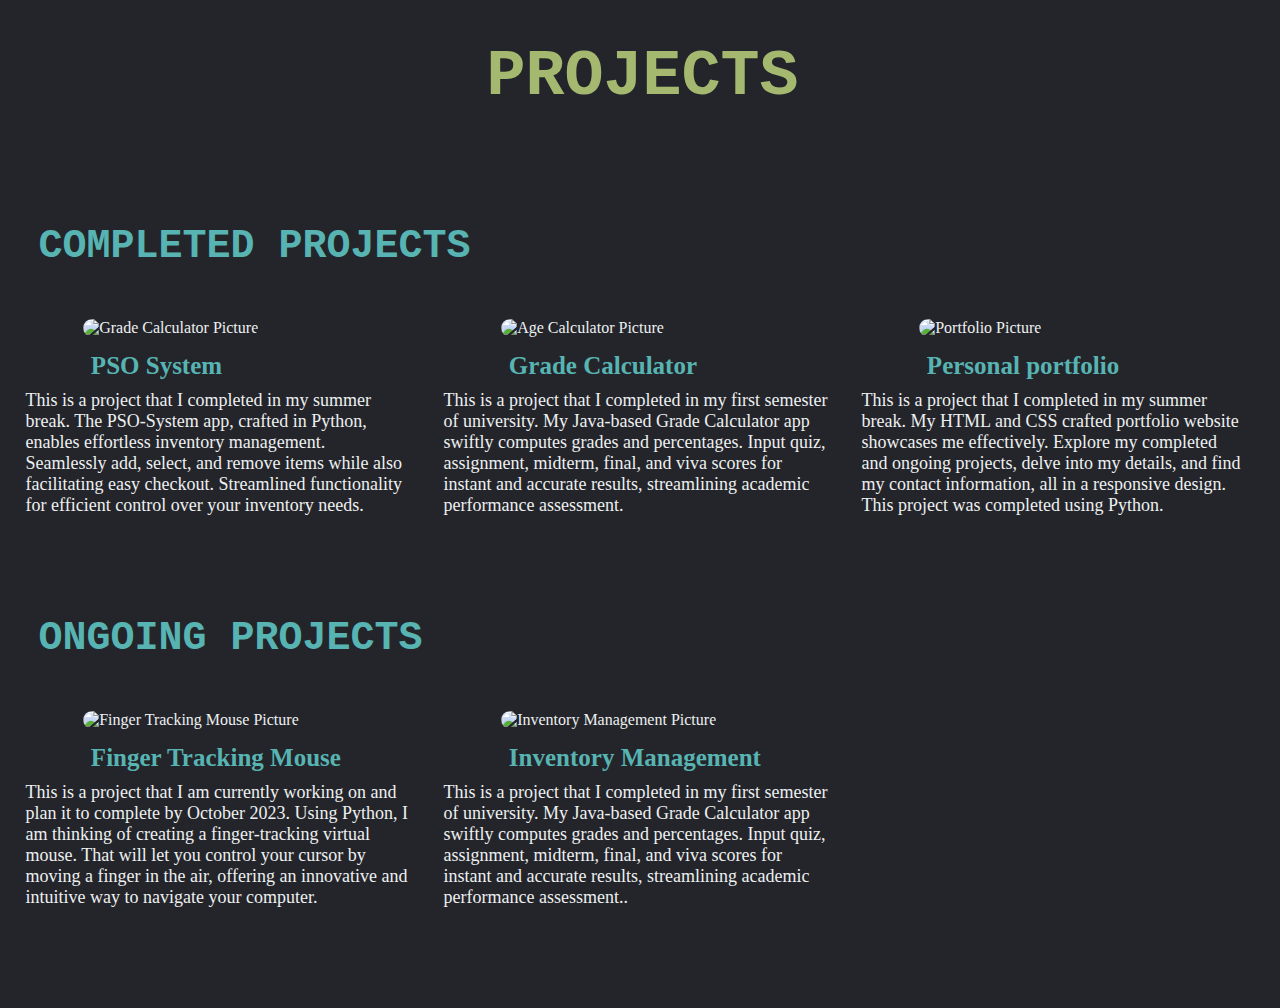
==== Project.html @ a5fb1864 "Add files via upload" ====
<!DOCTYPE html>
<html lang="en">
<head>
    <meta charset="UTF-8">
    <meta name="viewport" content="width=device-width, initial-scale=1.0">
    <title>Raj's  Projects</title>
    <link rel="stylesheet" href="CSS_Project.css">
</head>
<body>
    <header>
        <section class="project">
            <h1 class="proj_heading1">PROJECTS</h1>
            
        </section>

        <h2 class="proj_heading2">COMPLETED PROJECTS</h2>
        
        <section class="completed_projects">
            <div class="project1">
                <img class="proj_img1" src="Project_Images/PSO-Systemimg.jpeg" alt="Grade Calculator Picture">
                <h1 class="proj_sheading1">PSO System</h1>
                <p class="proj_para1">This is a project that I completed in my summer break. The PSO-System app, crafted in Python, enables effortless inventory management. Seamlessly add, select, and remove items while also facilitating easy checkout. Streamlined functionality for efficient control over your inventory needs.</p>

            </div>
            <div class="project2">
                <img class="proj_img2" src="Project_Images/Grade Calculatorimg.jpeg" alt="Age Calculator Picture">
                <h1 class="proj_sheading2">Grade Calculator</h1>
                <p class="proj_para2">This is a project that I completed in my first semester of university.
                    My Java-based Grade Calculator app swiftly computes grades and percentages. Input quiz, assignment, midterm, final, and viva scores for instant and accurate results, streamlining academic performance assessment.</p>

            </div>
            <div class="project3">
                <img class="proj_img3" src="Project_Images/personal portfolioimg.jpeg" alt="Portfolio Picture">
                <h1 class="proj_sheading3">Personal portfolio</h1>
                <p class="proj_para3">This is a project that I completed in my summer break. My HTML and CSS crafted portfolio website showcases me effectively. Explore my completed and ongoing projects, delve into my details, and find my contact information, all in a responsive design. This project was completed using Python.</p>

            </div>
        </section>


        
        <h2 class="proj_heading2">ONGOING PROJECTS</h2>
        
        <section class="completed_projects">
            <div class="project1">
                <img class="proj_img1" src="Project_Images/Virtual Mouseimg.jpeg" alt="Finger Tracking Mouse Picture">
                <h1 class="proj_sheading1">Finger Tracking Mouse</h1>
                <p class="proj_para1">This is a project that I am currently working on and plan it to complete by October 2023. Using Python, I am thinking of creating a finger-tracking virtual mouse. That will let you control your cursor by moving a finger in the air, offering an innovative and intuitive way to navigate your computer.</p>

            </div>

            <div class="project2">
                <img class="proj_img2" src="Project_Images/Inventory Managementimg.jpeg" alt="Inventory Management Picture">
                <h1 class="proj_sheading2">Inventory Management</h1>
                <p class="proj_para2">This is a project that I completed in my first semester of university.
                    My Java-based Grade Calculator app swiftly computes grades and percentages. Input quiz, assignment, midterm, final, and viva scores for instant and accurate results, streamlining academic performance assessment..</p>

            </div>





        </section>

        



    </header>
    
</body>
</html>
---- CSS_Project.css ----
@import url('https://fonts.googleapis.com/css2?family=Montserrat:ital,wght@1,500&display=swap');

* {
    box-sizing: border-box;
    margin: 0;
    padding: 0;
    color: #edf0f1;
    background-color: #24252a;
}

.project{
    display: inline-block;
    width: 100%;
    margin-top: 40px;
    margin-bottom: 110px;

}

.proj_heading1{
    display: inline-block;
    font-family: 'Courier New', Courier, monospace;
    color: #a4b96f;
    font-size: 65px;
    margin-left: 38%;
}

.proj_heading2{
    display: block;
    color: #57b4b2;
    font-family: 'Courier New', Courier, monospace;
    font-size: 40px;
    margin-left: 3%;
    margin-bottom: 10px;
}

.completed_projects{
    display: inline-block;
    width: 100%;
    margin-top: 40px;
    margin-bottom: 90px;
    margin-left: 2%;
}

.project1{
    display: inline-block;
    width: 30%;
    
}

.project2{
    display: inline-block;
    width: 30%;
    margin-left: 30px;
}

.project3{
    display: inline-block;
    width: 30%;
    margin-left: 30px;
}

.proj_sheading1, .proj_sheading2, .proj_sheading3{
    color: #57b4b2;
    margin-bottom: 10px;
    font-size: 25px;
    margin-left: 17%;

}

.proj_para1, .proj_para2, .proj_para3{
    color: #edf0f1;
    font-size: 20px;
    margin-bottom: 10px;
    font-size: 18px;
}   

.proj_img1, .proj_img2, .proj_img3{
    width: 100%;
    border-radius: 10px;
    margin-bottom: 15px;
    height: 200px;
    width: 55%;
    margin-left: 15%
}

.proj_img1:hover, .proj_img2:hover, .proj_img3:hover{
    opacity: 0.6;
    cursor: pointer;
    
}
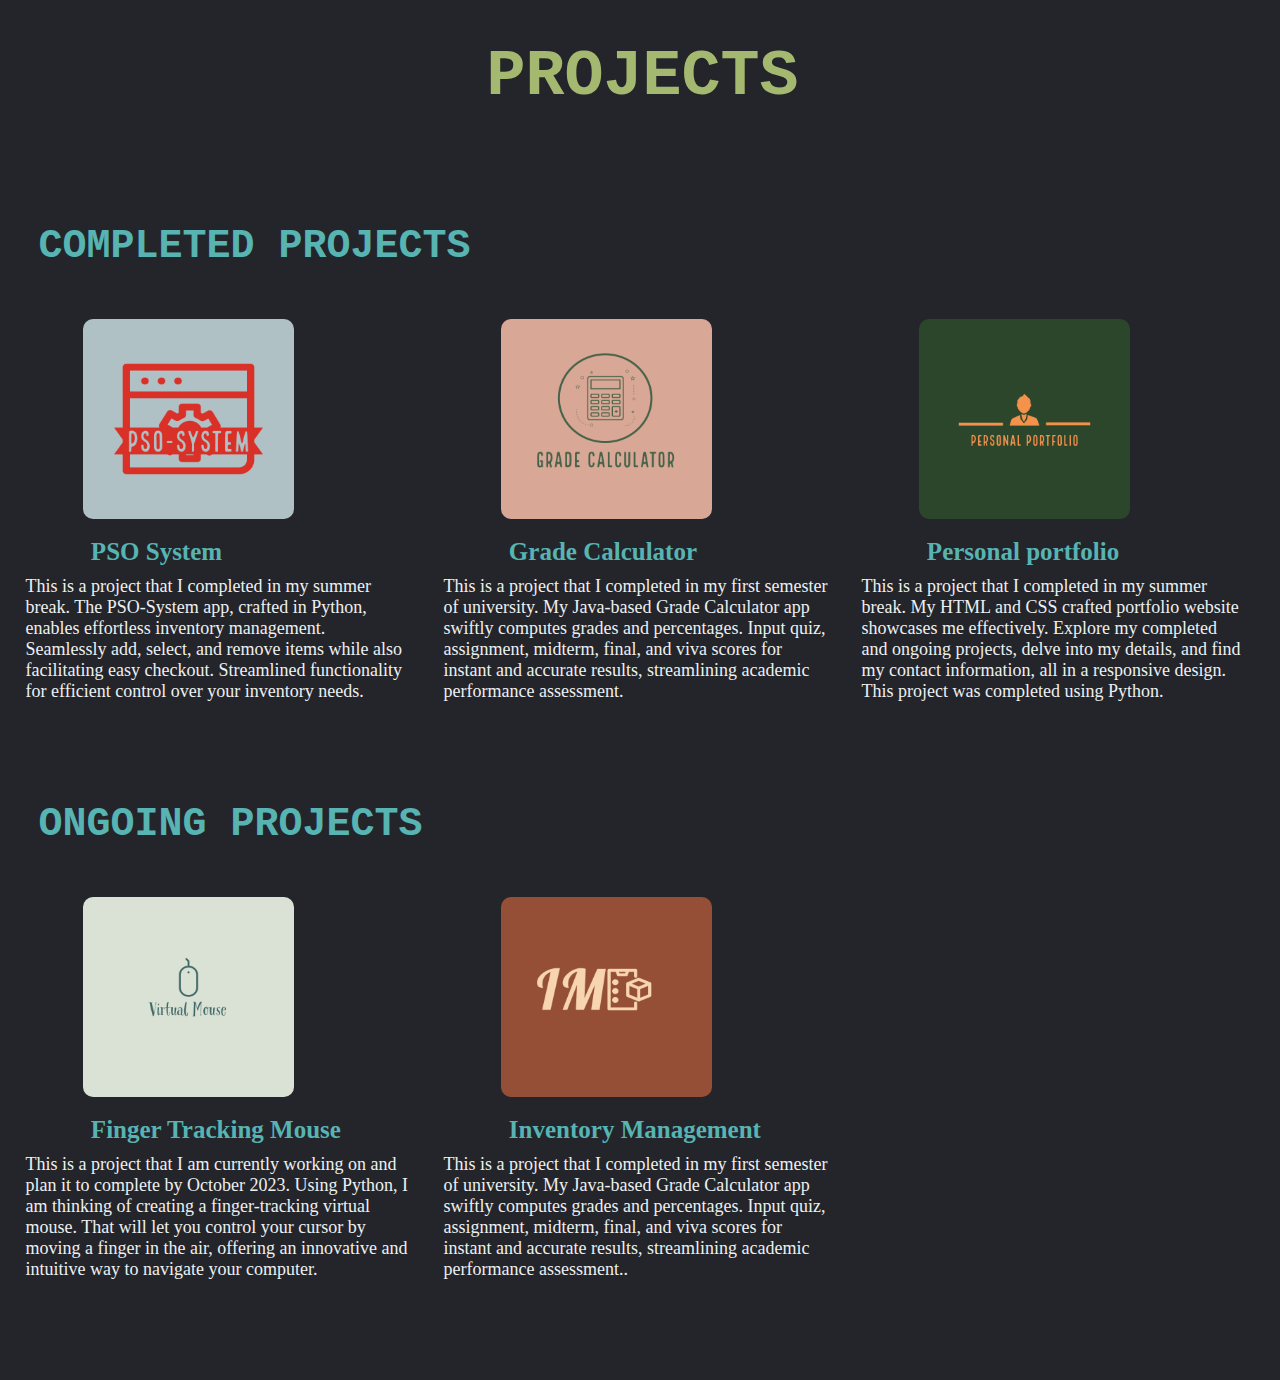
==== commit 932a6df4: "Some Changes before deployment." ====
--- a/Project.html
+++ b/Project.html
@@ -17,20 +17,20 @@
         
         <section class="completed_projects">
             <div class="project1">
-                <img class="proj_img1" src="Project_Images/PSO-Systemimg.jpeg" alt="Grade Calculator Picture">
+                <img class="proj_img1" src="PSO-Systemimg.jpeg" alt="Grade Calculator Picture">
                 <h1 class="proj_sheading1">PSO System</h1>
                 <p class="proj_para1">This is a project that I completed in my summer break. The PSO-System app, crafted in Python, enables effortless inventory management. Seamlessly add, select, and remove items while also facilitating easy checkout. Streamlined functionality for efficient control over your inventory needs.</p>
 
             </div>
             <div class="project2">
-                <img class="proj_img2" src="Project_Images/Grade Calculatorimg.jpeg" alt="Age Calculator Picture">
+                <img class="proj_img2" src="Grade Calculatorimg.jpeg" alt="Age Calculator Picture">
                 <h1 class="proj_sheading2">Grade Calculator</h1>
                 <p class="proj_para2">This is a project that I completed in my first semester of university.
                     My Java-based Grade Calculator app swiftly computes grades and percentages. Input quiz, assignment, midterm, final, and viva scores for instant and accurate results, streamlining academic performance assessment.</p>
 
             </div>
             <div class="project3">
-                <img class="proj_img3" src="Project_Images/personal portfolioimg.jpeg" alt="Portfolio Picture">
+                <img class="proj_img3" src="personal portfolioimg.jpeg" alt="Portfolio Picture">
                 <h1 class="proj_sheading3">Personal portfolio</h1>
                 <p class="proj_para3">This is a project that I completed in my summer break. My HTML and CSS crafted portfolio website showcases me effectively. Explore my completed and ongoing projects, delve into my details, and find my contact information, all in a responsive design. This project was completed using Python.</p>
 
@@ -43,14 +43,14 @@
         
         <section class="completed_projects">
             <div class="project1">
-                <img class="proj_img1" src="Project_Images/Virtual Mouseimg.jpeg" alt="Finger Tracking Mouse Picture">
+                <img class="proj_img1" src="Virtual Mouseimg.jpeg" alt="Finger Tracking Mouse Picture">
                 <h1 class="proj_sheading1">Finger Tracking Mouse</h1>
                 <p class="proj_para1">This is a project that I am currently working on and plan it to complete by October 2023. Using Python, I am thinking of creating a finger-tracking virtual mouse. That will let you control your cursor by moving a finger in the air, offering an innovative and intuitive way to navigate your computer.</p>
 
             </div>
 
             <div class="project2">
-                <img class="proj_img2" src="Project_Images/Inventory Managementimg.jpeg" alt="Inventory Management Picture">
+                <img class="proj_img2" src="Inventory Managementimg.jpeg" alt="Inventory Management Picture">
                 <h1 class="proj_sheading2">Inventory Management</h1>
                 <p class="proj_para2">This is a project that I completed in my first semester of university.
                     My Java-based Grade Calculator app swiftly computes grades and percentages. Input quiz, assignment, midterm, final, and viva scores for instant and accurate results, streamlining academic performance assessment..</p>
